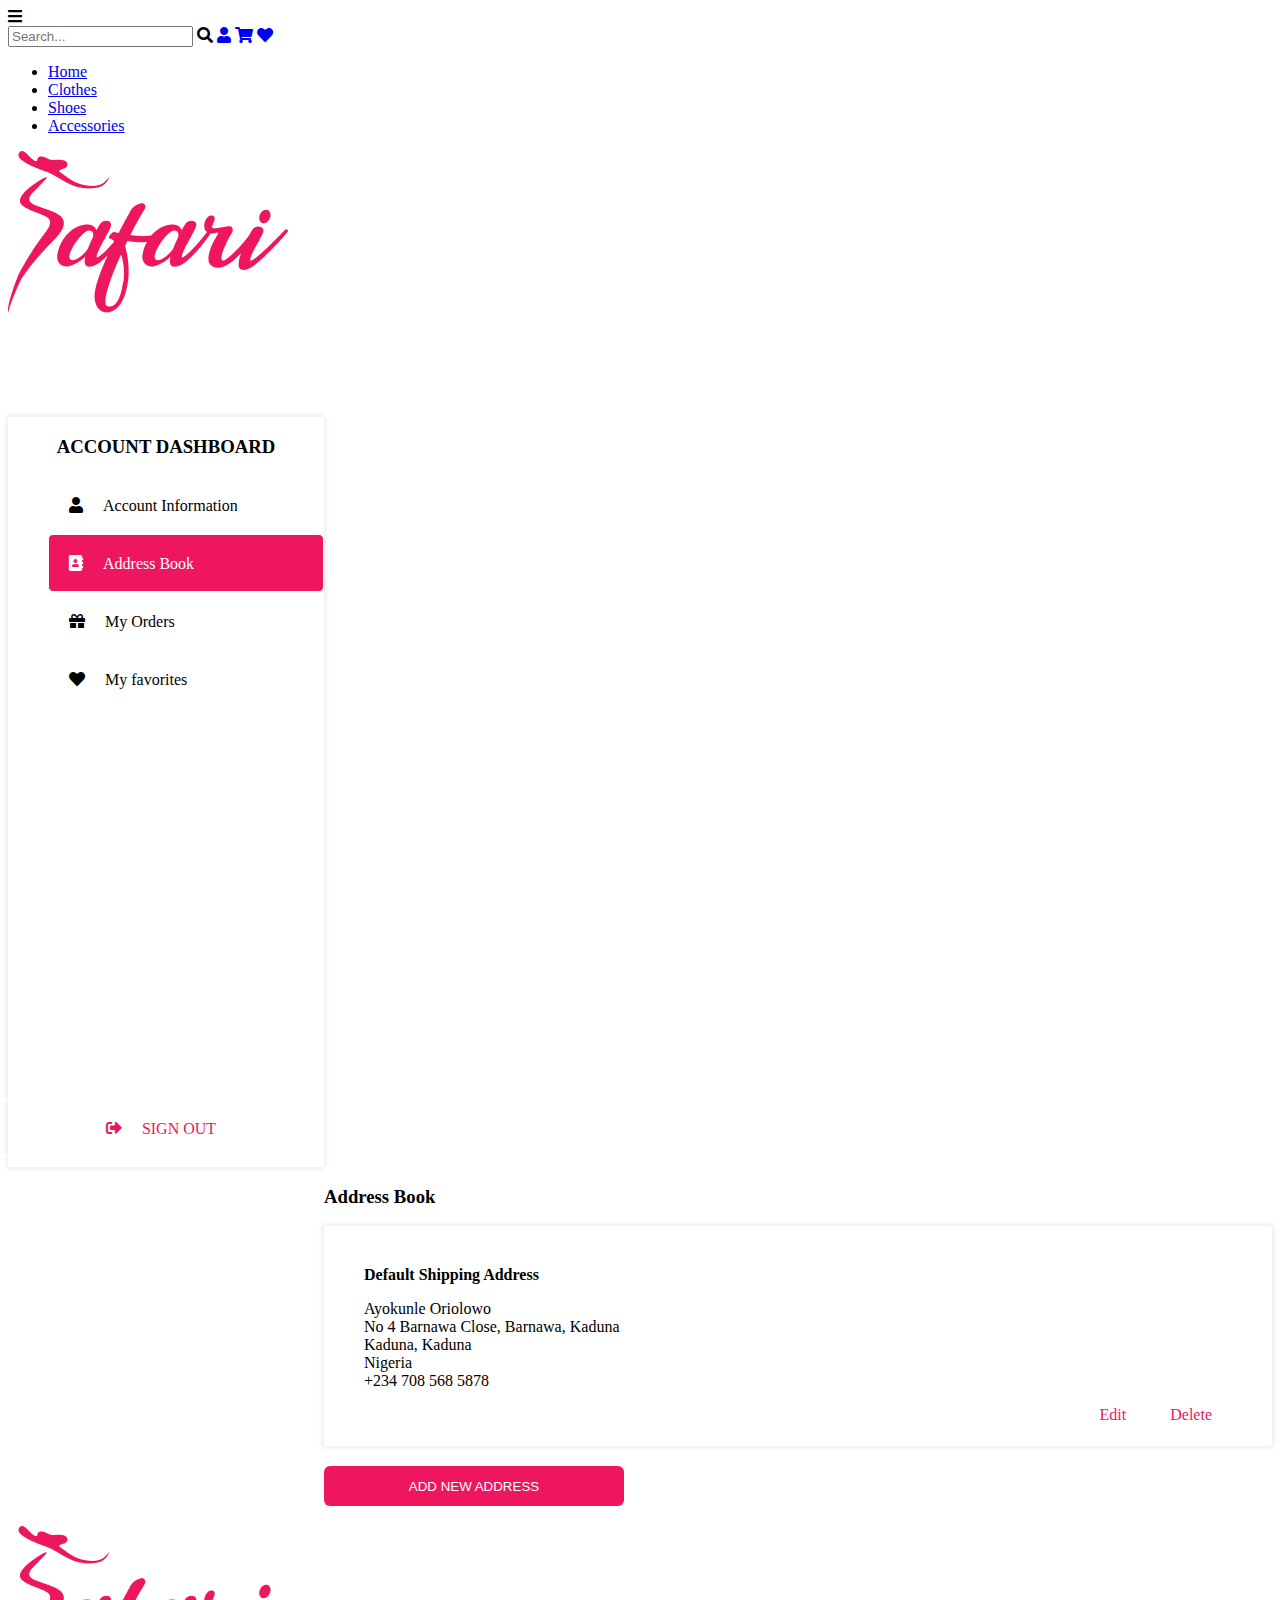
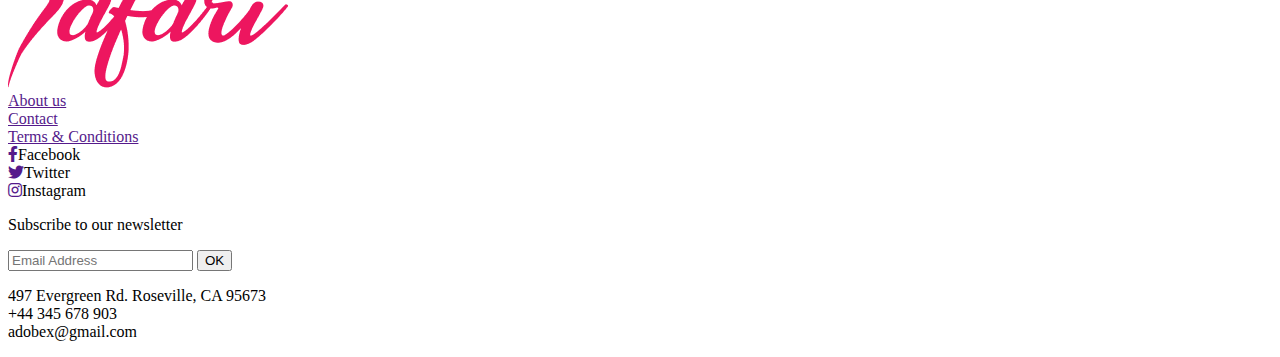
==== Address_book/index.html @ c354e308 "first commit" ====
<!DOCTYPE html>
<html lang="en">
<head>
    <meta charset="UTF-8">
    <meta http-equiv="X-UA-Compatible" content="IE=edge">
    <meta name="viewport" content="width=device-width, initial-scale=1.0">
    <link rel="stylesheet" href="../Header&Footer.css">
    <link rel="stylesheet" href="./assets/css/style.css">
    <link rel="stylesheet" href="./assets/css/responsive.css">
    <link rel="icon" href="./assets/images/logo_icon.png" type="image/x-icon"/>
    <link rel="stylesheet" href="https://cdnjs.cloudflare.com/ajax/libs/font-awesome/5.15.3/css/all.min.css"> 
    <title>Safari store</title>
</head>
<body>
    <div id="main">
        <div id="header">
            <div id="mobile_navbar" class="mobile_navbar">
                <i class="fas fa-bars"></i>
            </div>

            <div class="right_navbar">
                <input placeholder="Search..." class="input_search" type="text">
                <i class="search_icon fas fa-search"></i>
                <a href="./../Sign-inCreate-account/index.html"><i class="user_icon fas fa-user"></i></a>
                <a href="./../Cart/index.html"><i class="shopping_icon fas fa-shopping-cart"></i></a>
                <a href="./../Favorites/index.html"><i class="heart_icon fas fa-heart"></i></a>
            </div>

            <ul class="navbar">
                    <li>
                        <a href="./../Home/index.html">Home</a>
                    </li>
                    <li>
                        <a href="./../Clothes/index.html">Clothes</a>
                    </li>
                    <li>
                        <a href="./../Shoes/index.html">Shoes</a>
                    </li>
                    <li>
                        <a href="./../Accessories/index.html">Accessories</a>
                    </li>
            </ul>
            <div class="logo">
                <a href="./../Home/index.html"><img src="./assets/images/Logo.png" alt="logo.jpg"></a>
            </div>
        </div>

        <div id="content">

            <div class="account_dashboard col-3 col-s-4">
                <div class="title">
                    <h3>ACCOUNT DASHBOARD</h3>
                </div>
                <div class="menu">
                    <ul>
                        <li>
                            <a href="./../Account_information/index.html"><i class="fas fa-user"></i><span>Account Information</span></a>
                        </li>
                        <li>
                            <a class="active" href="./../Address_book/index.html"><i class="fas fa-address-book"></i><span>Address Book</span></a>
                        </li>
                        <li>
                            <a href="./../Order/index.html"><i class="fas fa-gift"></i><span>My Orders</span></a>
                        </li>
                        <li>
                            <a href="./../Favorites/index.html"><i class="fas fa-heart"></i><span>My favorites</span></a>
                        </li>
                    </ul>
                    <li class="sign_out">
                        <a style="color: #ED165F;"  href="./../Sign-inCreate-account/index.html"><i class="fas fa-sign-out-alt"></i><span>SIGN OUT</span></a>
                    </li>
                    
                </div>
            </div>

            <div class="address_book col-9 col-s-8">
                <div class="add_infor">
                    <h3>Address Book</h3>
                    <div class="form_address">
                        <h4>Default Shipping Address</h4>
                        <p>
                            Ayokunle Oriolowo <br>
                            No 4 Barnawa Close, Barnawa, Kaduna <br>
                            Kaduna, Kaduna <br>
                            Nigeria <br>
                            +234 708 568 5878 <br>
                        </p>
                        <div class="edit_del">
                            <a href="">Edit</a>
                            <a href="">Delete</a>
                        </div>  
                    </div>
                    <button>Add new address</button>

                </div>
            </div>


        </div>




        <div id="footer">
            <div class="logo">
                <img src="./assets/images/Logo.png" alt="">
            </div>

            <div class="infomation">
                <li><a href="">About us</a></li>
                <li><a href="">Contact</a></li>
                <li><a href="">Terms & Conditions</a></li>
            </div>

            <div class="social">
                <li><a href=""><i class="fab fa-facebook-f"></i></a>Facebook</li>
                <li><a href=""><i class="fab fa-twitter"></i></a>Twitter</li>
                <li><a href=""><i class="fab fa-instagram"></i></a>Instagram</li>
            </div>

            <div class="subscribe">
                <p>Subscribe to our newsletter</p>
                <div class="email">
                    <input type="text" placeholder="Email Address">
                    <button>OK</button>
                </div>
            </div>

            <div class="contact">
                <p>497 Evergreen Rd. Roseville, CA 95673 <br>+44 345 678 903 <br>adobex@gmail.com</p>
            </div>
        </div>
        <div class="overlay" style="display: none; position: fixed; background-color: rgba(0, 0, 0, 0.25); top: 0; right: 0; bottom: 0; left: 0; z-index: 10;">
            
        </div>
        <input class="mobileSearchInput" style="display: none; position: fixed;
            top: 50%;
            left: 50%;
            transform: translate(-50%, -50%);
            width: 70%;
            height: 40px;
            font-size: 20px;
            padding: 0 10px;
            outline: none;
            z-index: 20;" placeholder="Search..." class="input_search" type="text">
    </div>

    <script src="/HeaderFooter.js"></script>

</body>
</html>
---- Address_book/assets/css/style.css ----
#content {
    margin: 100px auto 60px auto;
    display: block;
    max-width: 1440px;
}

#content .account_dashboard {
    box-shadow: 0px 0px 5px 1px rgba(0, 0, 0, 0.1);
    display: inline-block;
    height: 750px;
    position: relative;
    background-color: #fff;
}

#content .account_dashboard .title {
    text-align: center;
}

#content .account_dashboard .menu li{
    width: 100%;
    float: right;  
    list-style: none;
}

#content .account_dashboard .menu a{
    color: #000;
    text-decoration: none;
    display: block;  
    border: 0.5px solid white;
}

#content .account_dashboard .fas {
    margin: 20px;
}

#content .account_dashboard .menu ul li > a:hover{
    border-color: #ED165F;
    border-radius: 5px;
}

#content .account_dashboard .menu ul .active{
    color: white;
    background-color: #ED165F;
    border-radius: 5px;
}

#content .account_dashboard .sign_out {
    position: absolute;
    bottom: 10px;
    display: block;
    text-align: center;
    margin-left: -15px;
}


#content .address_book {
    display: block;
    float: right;
    padding-left: 5%;

}

#content .form_address {
    box-shadow: 0px 0px 5px 1px rgba(0, 0, 0, 0.1);
    padding: 40px;
}

#content .form_address h4 {
    margin: 0px;
}

#content .form_address a {
    text-decoration: none;
    color: #ED165F;
    margin-left: 20px;
    margin-right: 20px;
}

#content .form_address .edit_del {
    display: block;
    float: right;
}

#content button {
    display: block;
    width: 300px;
    border-radius: 6px;
    background-color: #ED165F;
    color: white;
    height: 40px;
    border: none;
    margin-bottom: 20px;
    margin-top: 20px;
    text-transform: uppercase;
}
---- Address_book/assets/css/responsive.css ----
/* For desktop: */
.col-1 {width: 8.33%;}
.col-2 {width: 16.66%;}
.col-3 {width: 25%;}
.col-4 {width: 33.33%;}
.col-5 {width: 41.66%;}
.col-6 {width: 50%;}
.col-7 {width: 58.33%;}
.col-8 {width: 66.66%;}
.col-9 {width: 75%;}
.col-10 {width: 83.33%;}
.col-11 {width: 91.66%;}
.col-12 {width: 100%;}

/*Tablet*/
@media (min-width: 740px) and (max-width: 1024px){
    .col-s-1 {width: 8.33%;}
    .col-s-2 {width: 16.66%;}
    .col-s-3 {width: 25%;}
    .col-s-4 {width: 33.33%;}
    .col-s-5 {width: 41.66%;}
    .col-s-6 {width: 50%;}
    .col-s-7 {width: 58.33%;}
    .col-s-8 {width: 66.66%;}
    .col-s-9 {width: 75%;}
    .col-s-10 {width: 83.33%;}
    .col-s-11 {width: 91.66%;}
    .col-s-12 {width: 100%;}

    #header .navbar{
        margin: 0px;
        font-size: 1vw;
    }

    #header .navbar a {
        margin: 0px;
    }

    #header .right_navbar {
        margin: 0px;
        font-size: 1.8vw;
    }

    #header .right_navbar .input_search {
        font-size: 1.8vw;
    }

    #header .right_navbar .fas {
        padding: 12px;
    }

    #content {
        margin: 10px;
        margin-top: 80px;
        position: relative;
    }

    #content button {
        width: 300px;
    }  

    #footer {
        grid-template-columns: auto auto auto;
        height: auto;
        grid-row-gap: 30px;
    }

    #footer .logo img {
        width: 40%;
    }
}


/*Mobile*/
@media (max-width: 740px){
    /* [class*="col-"] {
        width: 100%;
    } */

    #header .navbar li {
        display: block;
    }

    #header .mobile_navbar {
        display: inline-block;
    }

    #header .right_navbar input {
        display: none;
    }

    #header .right_navbar {
        margin: 0px;
        font-size: 2.5vw;
    }

    #header .right_navbar .fas {
        padding: 10px;
    }

    #content {
        margin: 0px;
        position: relative;
    }

    #content button {
        width: 100%;
    }

    #content .account_dashboard .menu span,
    #content .account_dashboard .title {
        display: none;
    }

    #content .account_dashboard {
        position: fixed;
        margin-top: 48px;
        width: 40px;
        height: auto;
    }

    #content .account_dashboard li {
        margin-bottom: 20px;
    }

    #content input,
    #content select {
        height: 30px;
    }


    #content .account_dashboard .fas {
        margin: 10px;
        margin-left: 12px;
    }

    #content .account_dashboard .sign_out {
        position: relative;
        margin-left: 0px;
    }

    #content .address_book {
        margin-top: 48px;
        padding-right: 10px;
        width: calc(100% - 40px);
    }

    #footer {
        grid-template-columns: auto;
        height: auto;
        grid-row-gap: 30px;
    }

    #footer .logo img {
        width: 40%;
    }

    #footer .fab {
        margin-right: 5px;
    }
}
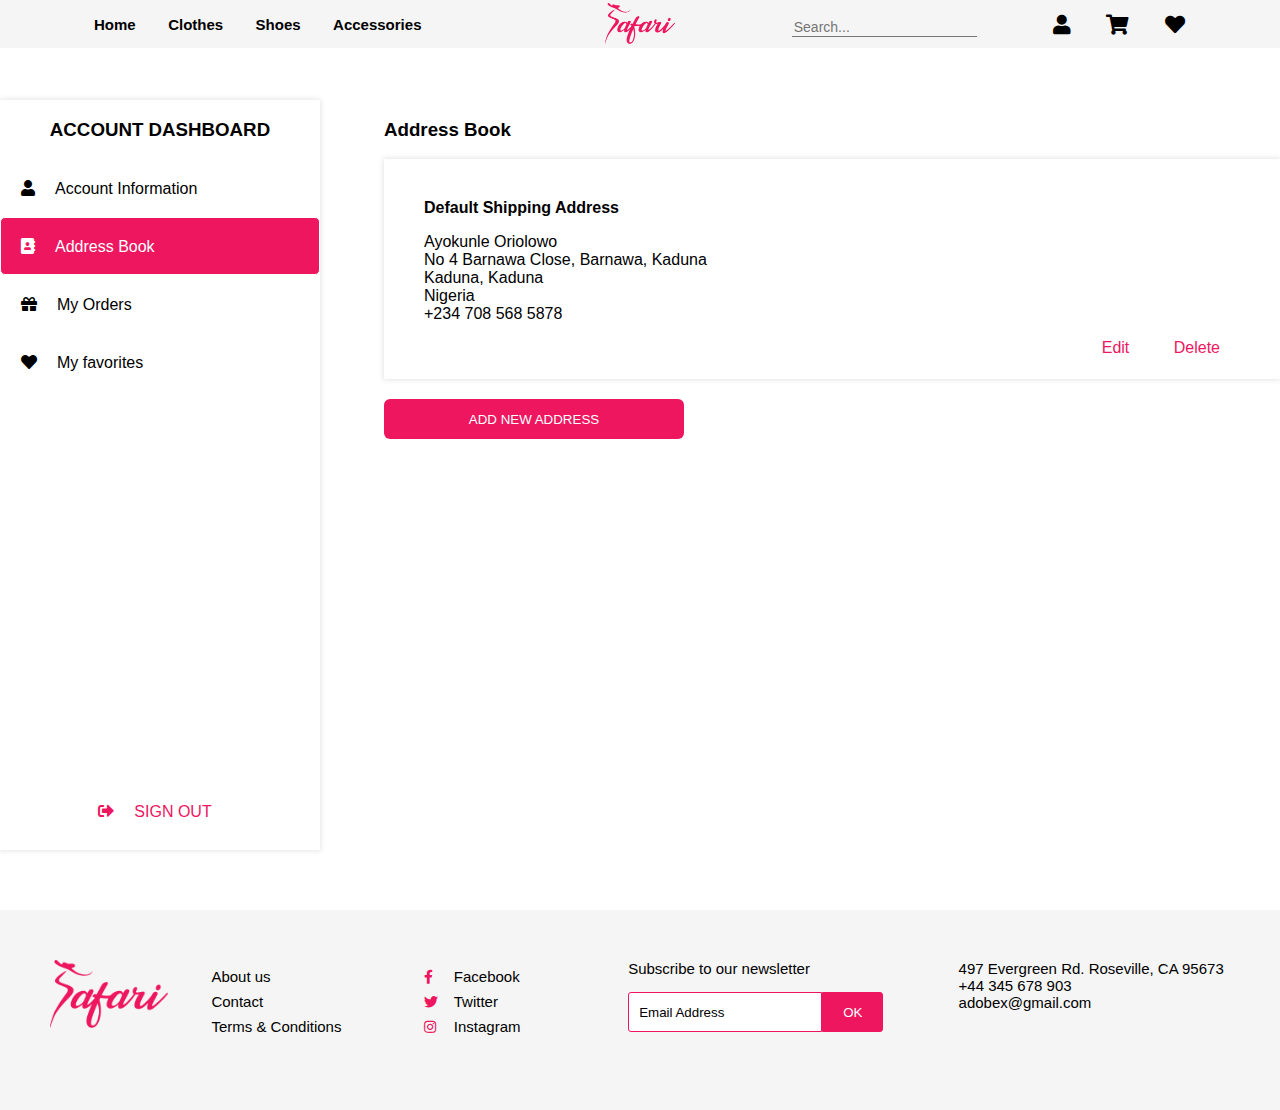
==== commit 2a5b851b: "fix link css cart, addressbook" ====
--- a/Address_book/index.html
+++ b/Address_book/index.html
@@ -4,7 +4,7 @@
     <meta charset="UTF-8">
     <meta http-equiv="X-UA-Compatible" content="IE=edge">
     <meta name="viewport" content="width=device-width, initial-scale=1.0">
-    <link rel="stylesheet" href="../Header&Footer.css">
+    <link rel="stylesheet" href="../HeaderFooter.css">
     <link rel="stylesheet" href="./assets/css/style.css">
     <link rel="stylesheet" href="./assets/css/responsive.css">
     <link rel="icon" href="./assets/images/logo_icon.png" type="image/x-icon"/>
--- a/HeaderFooter.css
+++ b/HeaderFooter.css
@@ -0,0 +1,337 @@
+* {
+    box-sizing: border-box;
+}
+
+html {
+    font-family: Mulish, sans-serif;
+    /* font-family: Arial, Helvetica, sans-serif; */
+    scroll-behavior: smooth;
+}
+
+body {
+    margin: 0;
+    padding: 0;
+}
+
+
+#header {
+    position: fixed;
+    top: 0;
+    width: 100%;
+    height: 48px;
+    z-index: 10;
+    background-color: #F5F5F5;
+    display: block;
+    overflow: hidden;
+}
+
+.navbar {
+    position: relative;
+    margin: 0;
+    margin-left: 80px;
+    padding: 0;
+    
+}
+
+
+ul {
+    display: inline;
+    list-style-type: none;
+    margin: 0;
+    padding: 0;
+    
+}
+
+.navbar li {
+    display: inline-block;
+    padding: 16px 14px;
+    position: relative;
+
+}
+
+.navbar li a {
+    text-decoration: none;
+    /* padding: 0px 14px; */
+    /* margin: 0px 10px; */
+    display: block;
+    font-size: 15px;
+    font-weight: 600;
+    color: black;
+}
+
+.navbar li a:before {
+    content: "";
+    color: #ED165F;
+    position: absolute;
+    border-bottom: 3px solid #ED165F;
+    height: 100%;
+    bottom: 10px;
+    left: 0;
+    width: 0;
+    z-index: 1;
+    transition: all 0.3s ease-in;
+}
+
+.navbar li a:hover:before {
+    width: 100%;
+}
+
+.mobile_navbar {
+    line-height: 48px;
+    display: none;
+    vertical-align: middle;
+    padding-left: 10px;
+    padding-right: 10px;
+    font-size: 20px;
+}
+
+#header .logo {
+    position: absolute;
+    width: 70px;
+    height: 41px;
+    left: 50%;
+    top: 3px;
+    content: "";
+    margin-left: -35px;
+    cursor: pointer;
+}
+
+#header .logo img {
+    height: 100%;
+    width: 100%;
+}
+
+.right_navbar {
+    float: right;
+    height: 48px;
+    line-height: 48px;
+    margin-right: 80px;
+    font-size: 20px;
+}
+
+.input_search {
+    border-width: 0px;
+    border-bottom-width: 1px;
+    background-color: #F5F5F5;
+    font-size: 14px;
+}
+
+#header input:focus {
+    outline: none;
+}
+
+#header .right_navbar .fas:hover {
+    color: #ED165F;
+}
+
+.fa-angle-double-down:hover {
+    color: white;
+}
+
+#header .right_navbar .fas {
+    color: black;
+    size: 16px;
+    padding: 15px;
+}
+
+
+
+.active_search {
+    display: block !important;
+}
+
+#header .search_icon {
+    visibility: hidden;
+}
+
+/* footer */
+#footer {
+    width: 100%;
+    height: 200px;
+    padding: 50px;
+    background-color: #F5F5F5;
+    font-size: 15px;
+    display: grid;
+    grid-template-columns: 10% 15% 15% 25% auto;
+    grid-column-gap: 3%;
+}   
+
+#footer .logo {
+    position: relative;
+    height: auto;
+}
+
+#footer .logo img {
+    width: 100%;
+    height: auto;
+}
+
+#footer .infomation {
+    list-style-type: none;
+    height: auto;
+}
+
+#footer a {
+    text-decoration: none;
+    color: black;
+}
+
+#footer li {
+    cursor: pointer;
+    margin: 8px;
+}
+
+#footer li a:hover {
+    color: #ED165F;
+}
+
+#footer .social {
+    height: auto;
+    list-style-type: none;
+}
+
+#footer .social a{
+    font-size: 14px;
+}
+
+#footer .fab {
+    width: 20px;
+    color: #ED165F;
+    cursor: pointer;
+    margin-right: 10px;
+}
+
+#footer .subscribe {
+    height: auto;
+    left: 45%;
+}
+
+#footer .subscribe p {
+    margin-top: 0px;
+}
+
+#footer .email {
+    position: relative;
+    height: 40px;
+}
+
+#footer .subscribe input {
+    height: 100%;
+    padding: 5px;
+    padding-left: 10px;
+    border: 1.5px solid #ED165F;
+    border-top-left-radius: 3px;
+    border-bottom-left-radius: 3px ;
+    
+}
+
+#footer .subscribe input::placeholder {
+    color: black;
+}
+
+#footer .subscribe input:focus {
+    outline: none;
+}
+
+#footer .subscribe button {
+    position: absolute;
+    height: 100%;
+    border: 1.5px solid #ED165F;
+    border-top-right-radius: 3px;
+    border-bottom-right-radius: 3px ;
+    padding-left: 20px;
+    padding-right: 20px;
+    color: white;
+    background-color: #ED165F;
+    cursor: pointer;
+    display: inline-block;
+}
+
+#footer .contact p {
+    margin-top: 0px;
+}
+
+/* responsive */
+
+@media (max-width: 1024px){
+    #header .right_navbar input {
+        display: none;
+    }
+
+    #header .search_icon {
+        visibility: visible;
+    }
+}
+/*Tablet*/
+@media (min-width: 740px) and (max-width: 1024px){
+    #header .navbar{
+        margin: 0px;
+        font-size: 1vw;
+    }
+
+    #header .navbar a {
+        margin: 0px;
+    }
+
+    #header .right_navbar {
+        margin: 0px;
+        font-size: 1.8vw;
+    }
+
+    #header .right_navbar .input_search {
+        font-size: 1.8vw;
+    }
+
+    #header .right_navbar .fas {
+        padding: 12px;
+    }
+
+    #footer {
+        grid-template-columns: auto auto auto;
+        height: auto;
+        grid-row-gap: 30px;
+    }
+
+    #footer .logo img {
+        width: 40%;
+    }
+}
+
+
+/*Mobile*/
+@media (max-width: 740px){
+    /* [class*="col-"] {
+        width: 100%;
+    } */
+
+    #header .navbar li {
+        display: block;
+    }
+
+    #header .mobile_navbar {
+        display: inline-block;
+    }
+
+    #header .right_navbar {
+        margin: 0px;
+        font-size: 2.5vw;
+    }
+
+    #header .right_navbar .fas {
+        padding: 10px;
+    }
+
+    #footer {
+        grid-template-columns: auto;
+        height: auto;
+        grid-row-gap: 30px;
+    }
+
+    #footer .logo img {
+        width: 40%;
+    }
+
+    #footer .fab {
+        margin-right: 5px;
+    }
+}